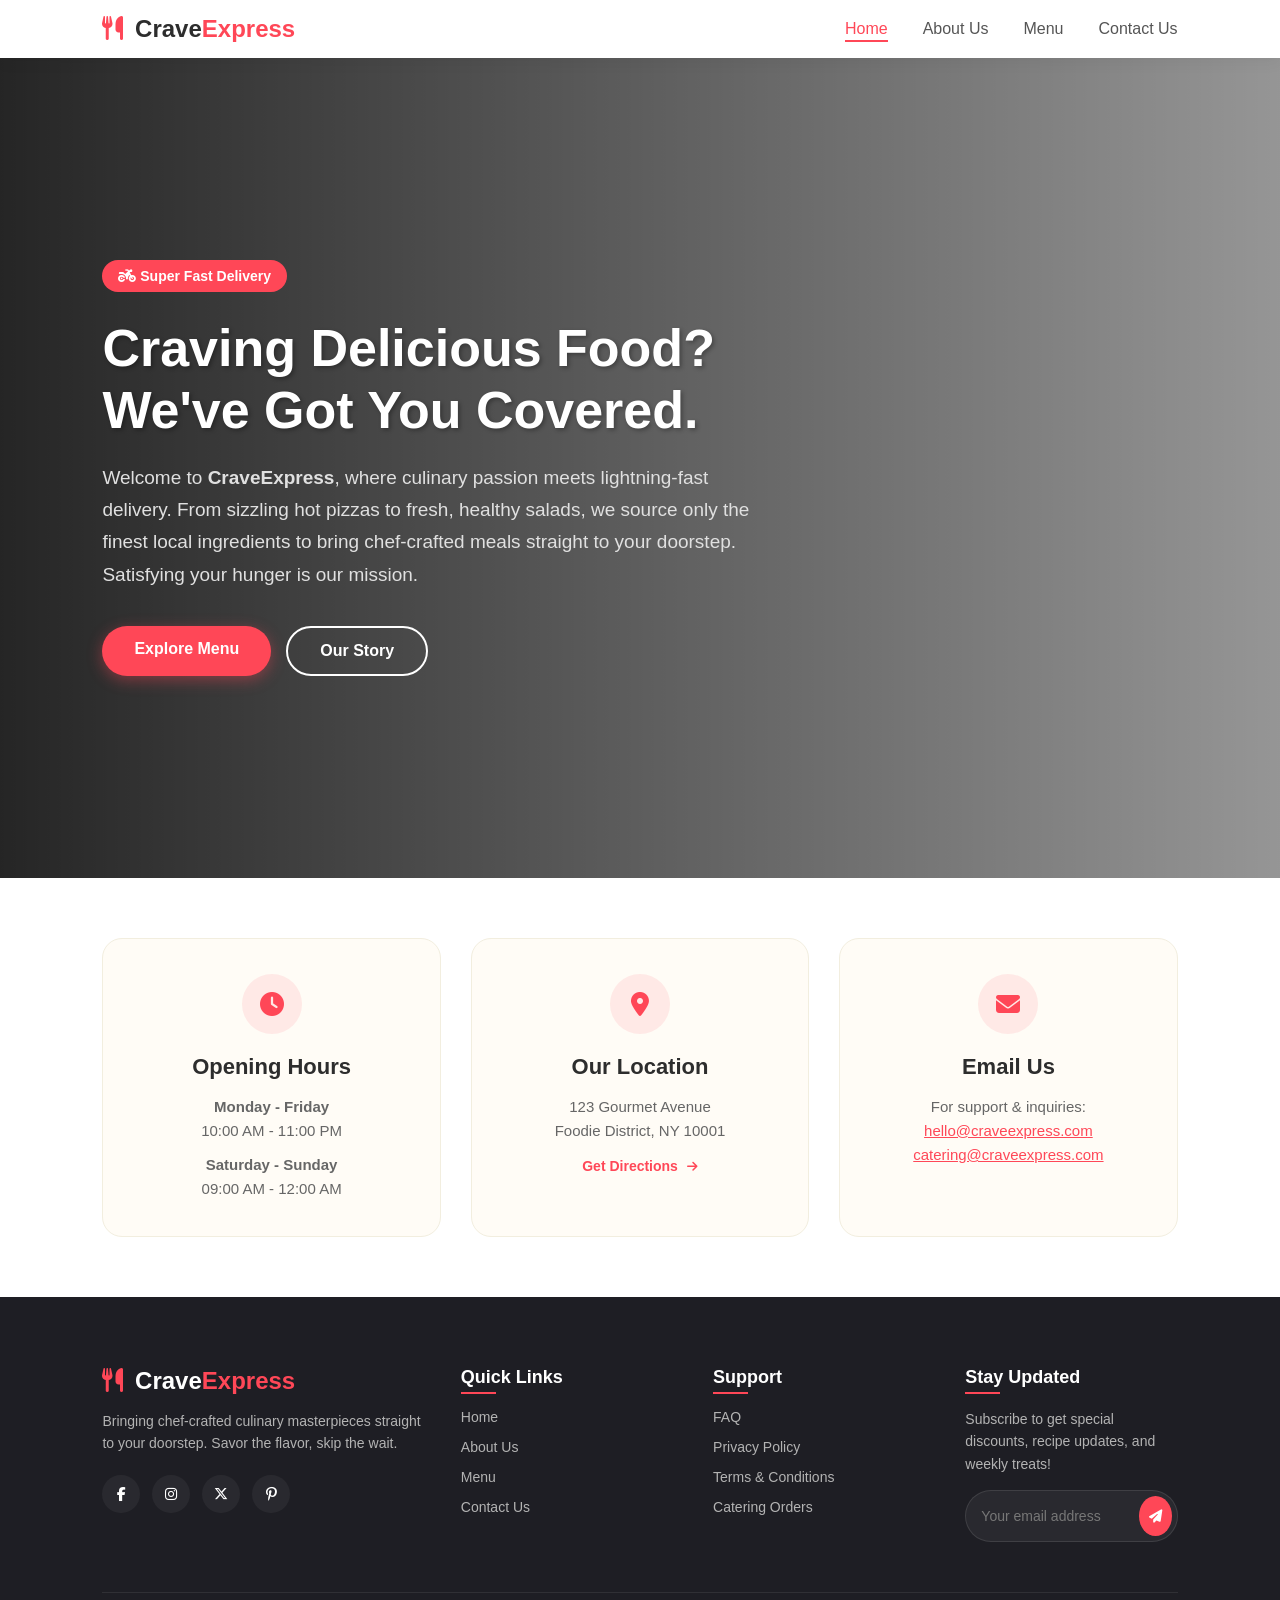
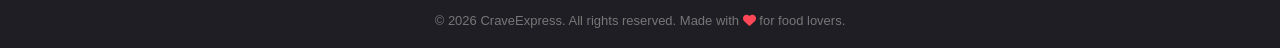
==== index.html @ 498b778a "code update" ====
<!DOCTYPE html>
<html lang="en">
<head>
    <meta charset="UTF-8">
    <meta name="viewport" content="width=device-width, initial-scale=1.0">
    <title>Food Delivery Navbar</title>
    <link rel="stylesheet" href="index.css">
    <!-- Font Awesome for Icons -->
    <link rel="stylesheet" href="https://cdnjs.cloudflare.com/ajax/libs/font-awesome/6.4.0/css/all.min.css">
</head>
<body>

    <nav class="navbar">
        <!-- Logo Section -->
        <div class="nav-logo">
            <a href="#home"><i class="fa-solid fa-utensils"></i> Crave<span>Express</span></a>
        </div>

        <!-- Toggle Button for Mobile Menu (Hidden on Desktop) -->
        <input type="checkbox" id="menu-toggle" class="menu-toggle">
        <label for="menu-toggle" class="hamburger">
            <span></span>
            <span></span>
            <span></span>
        </label>

        <!-- Navigation Links -->
        <ul class="nav-links">
            <li><a href="#home" class="active">Home</a></li>
            <li><a href="about.html">About Us</a></li>
            <li><a href="menu.html">Menu</a></li>
            <li><a href="#contact-us">Contact Us</a></li>
        </ul>
    </nav>
    <main id="home" class="hero-section">
        <div class="hero-overlay"></div> <!-- Dark overlay for text readability -->
        
        <div class="hero-container">
            <div class="hero-content">
                <span class="hero-badge"><i class="fa-solid fa-motorcycle"></i> Super Fast Delivery</span>
                <h1>Craving Delicious Food? We've Got You Covered.</h1>
                <p>
                    Welcome to <strong>CraveExpress</strong>, where culinary passion meets lightning-fast delivery. 
                    From sizzling hot pizzas to fresh, healthy salads, we source only the finest local ingredients 
                    to bring chef-crafted meals straight to your doorstep. Satisfying your hunger is our mission.
                </p>
                <div class="hero-buttons">
                    <a href="menu.html" class="btn-primary">Explore Menu</a>
                    <a href="about.html" class="btn-secondary">Our Story</a>
                </div>
            </div>
        </div>
    </main>
    <section class="info-section">
        <div class="info-container">
            
            <!-- Card 1: Opening Hours -->
            <div class="info-card">
                <div class="info-icon">
                    <i class="fa-solid fa-clock"></i>
                </div>
                <h3>Opening Hours</h3>
                <p class="info-highlight">Monday - Friday</p>
                <p>10:00 AM - 11:00 PM</p>
                <p class="info-highlight">Saturday - Sunday</p>
                <p>09:00 AM - 12:00 AM</p>
            </div>

            <!-- Card 2: Our Location -->
            <div class="info-card">
                <div class="info-icon">
                    <i class="fa-solid fa-location-dot"></i>
                </div>
                <h3>Our Location</h3>
                <p>123 Gourmet Avenue</p>
                <p>Foodie District, NY 10001</p>
                <a href="https://maps.google.com" target="_blank" class="info-link">Get Directions <i class="fa-solid fa-arrow-right"></i></a>
            </div>

            <!-- Card 3: Contact Email -->
            <div class="info-card">
                <div class="info-icon">
                    <i class="fa-solid fa-envelope"></i>
                </div>
                <h3>Email Us</h3>
                <p>For support & inquiries:</p>
                <p><a href="mailto:hello@craveexpress.com" class="email-text">hello@craveexpress.com</a></p>
                <p><a href="mailto:catering@craveexpress.com" class="email-text">catering@craveexpress.com</a></p>
            </div>

        </div>
    </section>
    <!-- Footer Section -->
    <footer class="main-footer">
        <div class="footer-container">
            
            <!-- Column 1: Brand & About -->
            <div class="footer-col brand-col">
                <a href="#home" class="footer-logo"><i class="fa-solid fa-utensils"></i> Crave<span>Express</span></a>
                <p class="footer-desc">
                    Bringing chef-crafted culinary masterpieces straight to your doorstep. Savor the flavor, skip the wait.
                </p>
                <div class="social-links">
                    <a href="#" aria-label="Facebook"><i class="fa-brands fa-facebook-f"></i></a>
                    <a href="#" aria-label="Instagram"><i class="fa-brands fa-instagram"></i></a>
                    <a href="#" aria-label="X / Twitter"><i class="fa-brands fa-x-twitter"></i></a>
                    <a href="#" aria-label="Pinterest"><i class="fa-brands fa-pinterest-p"></i></a>
                </div>
            </div>

            <!-- Column 2: Quick Links -->
            <div class="footer-col">
                <h4>Quick Links</h4>
                <ul class="footer-links">
                    <li><a href="#home">Home</a></li>
                    <li><a href="about.html">About Us</a></li>
                    <li><a href="menu.html">Menu</a></li>
                    <li><a href="#contact-us">Contact Us</a></li>
                </ul>
            </div>

            <!-- Column 3: Legal & Support -->
            <div class="footer-col">
                <h4>Support</h4>
                <ul class="footer-links">
                    <li><a href="#">FAQ</a></li>
                    <li><a href="#">Privacy Policy</a></li>
                    <li><a href="#">Terms & Conditions</a></li>
                    <li><a href="#">Catering Orders</a></li>
                </ul>
            </div>

            <!-- Column 4: Newsletter Subscription -->
            <div class="footer-col newsletter-col">
                <h4>Stay Updated</h4>
                <p>Subscribe to get special discounts, recipe updates, and weekly treats!</p>
                <form class="newsletter-form" onsubmit="event.preventDefault();">
                    <input type="email" placeholder="Your email address" required>
                    <button type="submit" class="btn-subscribe"><i class="fa-solid fa-paper-plane"></i></button>
                </form>
            </div>

        </div>

        <!-- Bottom Copyright Row -->
        <div class="footer-bottom">
            <p>&copy; 2026 CraveExpress. All rights reserved. Made with <i class="fa-solid fa-heart heart-icon"></i> for food lovers.</p>
        </div>
    </footer>
</body>
</html>
---- index.css ----
/* --- Reset & Base Styles --- */
* {
    margin: 0;
    padding: 0;
    box-sizing: border-box;
    font-family: 'Poppins', sans-serif;
    text-decoration: none;
    list-style: none;
}

body {
    background-color: #f9f9f9;
}

/* --- Navbar Containers --- */
.navbar {
    display: flex;
    justify-content: space-between;
    align-items: center;
    background-color: #ffffff;
    padding: 15px 8%;
    box-shadow: 0 4px 15px rgba(0, 0, 0, 0.05);
    position: sticky;
    top: 0;
    z-index: 1000;
}

/* --- Logo --- */
.nav-logo a {
    font-size: 24px;
    font-weight: 700;
    color: #2d2d2d;
}

.nav-logo i {
    color: #ff4757; /* Foody Red/Orange */
    margin-right: 5px;
}

.nav-logo span {
    color: #ff4757;
}

/* --- Navigation Links --- */
.nav-links {
    display: flex;
    gap: 35px;
}

.nav-links a {
    font-size: 16px;
    font-weight: 500;
    color: #555555;
    transition: color 0.3s ease;
    position: relative;
}

.nav-links a.active {
    color: #ff4757;
}

/* Hover underline effect */
.nav-links a::after {
    content: '';
    position: absolute;
    width: 0;
    height: 2px;
    bottom: -5px;
    left: 0;
    background-color: #ff4757;
    transition: width 0.3s ease;
}

.nav-links a.active::after {
    width: 100%;
}

/* --- CTA Button --- */
.btn-order {
    background-color: #ff4757;
    color: #ffffff;
    padding: 10px 22px;
    border-radius: 30px;
    font-weight: 600;
    transition: background 0.3s ease, transform 0.2s ease;
}

/* --- Mobile Menu Setup (Checkbox Hack) --- */
.menu-toggle {
    display: none;
}

.hamburger {
    display: none;
    cursor: pointer;
    flex-direction: column;
    gap: 5px;
}

.hamburger span {
    width: 28px;
    height: 3px;
    background-color: #2d2d2d;
    border-radius: 2px;
    transition: 0.3s ease;
}

/* --- Responsive Media Queries (Mobile & Tablets) --- */
@media (max-width: 992px) {
    .navbar {
        padding: 15px 5%;
    }
    
    .nav-links {
        gap: 20px;
    }
}

@media (max-width: 768px) {
    .hamburger {
        display: flex;
    }

    .nav-links {
        position: absolute;
        top: 100%;
        left: -100%;
        width: 100%;
        height: 60vh;
        background-color: #ffffff;
        flex-direction: column;
        align-items: center;
        justify-content: center;
        gap: 30px;
        box-shadow: 0 10px 15px rgba(0, 0, 0, 0.05);
        transition: left 0.4s ease;
    }

    /* When checkbox is checked, slide the menu in */
    .menu-toggle:checked ~ .nav-links {
        left: 0;
    }

    /* Hamburger to 'X' animation */
    .menu-toggle:checked ~ .hamburger span:nth-child(1) {
        transform: rotate(45deg) translate(6px, 6px);
    }
    
    .menu-toggle:checked ~ .hamburger span:nth-child(2) {
        opacity: 0;
    }
    
    .menu-toggle:checked ~ .hamburger span:nth-child(3) {
        transform: rotate(-45deg) translate(5px, -5px);
    }

    .nav-action {
        display: none; /* Hides the CTA on small screens to save space */
    }
}
/* --- Hero Section with Background Image --- */
.hero-section {
    position: relative;
    /* High-quality food image background */
    background-image: url('https://images.unsplash.com/photo-1504674900247-0877df9cc836?auto=format&fit=crop&w=1600&q=80');
    background-size: cover;
    background-position: center;
    background-repeat: no-repeat;
    background-attachment: fixed; /* Optional: creates a cool parallax scrolling effect */
    min-height: calc(100vh - 80px); 
    display: flex;
    align-items: center;
    padding: 0 8%;
}

/* --- Dark Overlay to make white text pop --- */
.hero-overlay {
    position: absolute;
    top: 0;
    left: 0;
    width: 100%;
    height: 100%;
    /* Gradients from a heavier dark shade on the left (under text) to lighter on the right */
    background: linear-gradient(90deg, rgba(0, 0, 0, 0.85) 0%, rgba(0, 0, 0, 0.4) 100%);
    z-index: 1;
}

/* --- Content Container --- */
.hero-container {
    position: relative;
    z-index: 2; /* Sits on top of the overlay */
    width: 100%;
    max-width: 1200px;
    margin: 0 auto;
}

.hero-content {
    max-width: 650px; /* Limits text width so it doesn't stretch across the screen */
}

/* --- Text Styles adapted for Dark Background --- */
.hero-badge {
    background-color: #ff4757;
    color: #ffffff;
    padding: 8px 16px;
    border-radius: 20px;
    font-size: 14px;
    font-weight: 600;
    display: inline-block;
    margin-bottom: 25px;
}

.hero-content h1 {
    font-size: 52px;
    color: #ffffff; /* Swapped to white */
    line-height: 1.2;
    margin-bottom: 20px;
    text-shadow: 2px 2px 4px rgba(0, 0, 0, 0.3); /* Gives text a slight shadow lift */
}

.hero-content p {
    font-size: 19px;
    color: #e0e0e0; /* Warm off-white */
    line-height: 1.7;
    margin-bottom: 35px;
}

/* --- Action Buttons --- */
.hero-buttons {
    display: flex;
    gap: 15px;
}

.btn-primary {
    background-color: #ff4757;
    color: #ffffff;
    padding: 14px 32px;
    border-radius: 30px;
    font-weight: 600;
    transition: all 0.3s ease;
    box-shadow: 0 4px 15px rgba(255, 71, 87, 0.4);
}

.btn-primary:hover {
    background-color: #e03d4f;
    transform: translateY(-2px);
}

.btn-secondary {
    background-color: transparent;
    color: #ffffff; /* Swapped to white */
    padding: 14px 32px;
    border-radius: 30px;
    font-weight: 600;
    border: 2px solid #ffffff;
    transition: all 0.3s ease;
}

.btn-secondary:hover {
    background-color: #ffffff;
    color: #2d2d2d;
    transform: translateY(-2px);
}

/* --- Responsive Layout for Mobile/Tablets --- */
@media (max-width: 768px) {
    .hero-section {
        padding: 0 5%;
    }

    .hero-overlay {
        /* Even darker solid-ish overlay for small screens to ensure text readability */
        background: rgba(0, 0, 0, 0.75); 
    }

    .hero-content {
        text-align: center;
        margin: 0 auto;
    }
    
    .hero-content h1 {
        font-size: 36px;
    }

    .hero-content p {
        font-size: 16px;
    }
    
    .hero-buttons {
        justify-content: center;
    }
}
/* --- Restaurant Information Section --- */
.info-section {
    background-color: #ffffff;
    padding: 60px 8%;
    position: relative;
    z-index: 10;
}

.info-container {
    display: flex;
    justify-content: space-between;
    align-items: stretch; /* Ensures all cards match in height */
    gap: 30px;
    max-width: 1200px;
    margin: 0 auto;
}

/* --- Individual Info Cards --- */
.info-card {
    flex: 1;
    background-color: #fffcf6; /* Matches the soft warm background theme */
    border: 1px solid #f2eedf;
    padding: 35px 25px;
    border-radius: 20px;
    text-align: center;
    transition: transform 0.3s ease, box-shadow 0.3s ease;
}

.info-card:hover {
    transform: translateY(-5px);
    box-shadow: 0 10px 25px rgba(255, 71, 87, 0.08);
    border-color: rgba(255, 71, 87, 0.2);
}

/* --- Icons --- */
.info-icon {
    width: 60px;
    height: 60px;
    background-color: rgba(255, 71, 87, 0.1);
    color: #ff4757;
    font-size: 24px;
    display: flex;
    align-items: center;
    justify-content: center;
    border-radius: 50%;
    margin: 0 auto 20px auto;
}

/* --- Text Typography --- */
.info-card h3 {
    font-size: 22px;
    color: #2d2d2d;
    margin-bottom: 15px;
    font-weight: 600;
}

.info-card p {
    font-size: 15px;
    color: #666666;
    line-height: 1.6;
}

.info-highlight {
    font-weight: 600;
    color: #2d2d2d;
    margin-top: 10px;
}

/* --- Interactive Links --- */
.info-link {
    display: inline-block;
    margin-top: 15px;
    color: #ff4757;
    font-weight: 600;
    font-size: 14px;
    transition: color 0.2s ease;
}

.info-link i {
    font-size: 12px;
    margin-left: 5px;
    transition: transform 0.2s ease;
}

.info-link:hover i {
    transform: translateX(3px);
}

.email-text {
    color: #ff4757;
    font-weight: 500;
    text-decoration: underline;
}

.email-text:hover {
    color: #e03d4f;
}

/* --- Responsive Adjustments --- */
@media (max-width: 992px) {
    .info-section {
        padding: 50px 5%;
    }
}

@media (max-width: 768px) {
    .info-container {
        flex-direction: column; /* Stack vertically on mobile devices */
        gap: 20px;
    }
    
    .info-card {
        padding: 30px 20px;
    }
}
/* --- Footer Styling --- */
.main-footer {
    background-color: #1e1e24; /* Premium dark background */
    color: #ffffff;
    padding: 70px 8% 20px 8%;
    font-family: 'Poppins', sans-serif;
}

.footer-container {
    display: flex;
    justify-content: space-between;
    gap: 40px;
    max-width: 1200px;
    margin: 0 auto;
}

.footer-col {
    flex: 1;
}

/* --- Brand Column --- */
.brand-col {
    flex: 1.5; /* Makes the logo column slightly wider */
}

.footer-logo {
    font-size: 24px;
    font-weight: 700;
    color: #ffffff;
    text-decoration: none;
    display: inline-block;
    margin-bottom: 15px;
}

.footer-logo i {
    color: #ff4757;
    margin-right: 5px;
}

.footer-logo span {
    color: #ff4757;
}

.footer-desc {
    color: #b3b3b3;
    font-size: 14px;
    line-height: 1.6;
    margin-bottom: 20px;
}

/* Social Media Icons */
.social-links {
    display: flex;
    gap: 12px;
}

.social-links a {
    width: 38px;
    height: 38px;
    background-color: rgba(255, 255, 255, 0.05);
    color: #ffffff;
    border-radius: 50%;
    display: flex;
    align-items: center;
    justify-content: center;
    transition: all 0.3s ease;
    font-size: 14px;
}

.social-links a:hover {
    background-color: #ff4757;
    transform: translateY(-3px);
}

/* --- Column Headers & Links --- */
.footer-col h4 {
    font-size: 18px;
    font-weight: 600;
    margin-bottom: 20px;
    position: relative;
}

/* Red accent bar under headers */
.footer-col h4::after {
    content: '';
    position: absolute;
    left: 0;
    bottom: -6px;
    width: 35px;
    height: 2px;
    background-color: #ff4757;
}

.footer-links li {
    margin-bottom: 12px;
}

.footer-links a {
    color: #b3b3b3;
    font-size: 14px;
    transition: all 0.3s ease;
    text-decoration: none;
}

.footer-links a:hover {
    color: #ff4757;
    padding-left: 5px; /* Tiny slide-out effect on hover */
}

/* --- Newsletter Input Bar --- */
.newsletter-col p {
    color: #b3b3b3;
    font-size: 14px;
    line-height: 1.6;
    margin-bottom: 15px;
}

.newsletter-form {
    display: flex;
    background-color: rgba(255, 255, 255, 0.05);
    border: 1px solid rgba(255, 255, 255, 0.1);
    border-radius: 30px;
    padding: 5px 5px 5px 15px;
}

.newsletter-form input {
    background: none;
    border: none;
    outline: none;
    color: #ffffff;
    font-size: 14px;
    width: 100%;
}

.newsletter-form input::placeholder {
    color: #777777;
}

.btn-subscribe {
    background-color: #ff4757;
    color: #ffffff;
    border: none;
    width: 40px;
    height: 40px;
    border-radius: 50%;
    cursor: pointer;
    display: flex;
    align-items: center;
    justify-content: center;
    transition: background 0.3s ease;
}

.btn-subscribe:hover {
    background-color: #e03d4f;
}

/* --- Copyright Bottom Row --- */
.footer-bottom {
    border-top: 1px solid rgba(255, 255, 255, 0.08);
    margin-top: 50px;
    padding-top: 20px;
    text-align: center;
}

.footer-bottom p {
    font-size: 13px;
    color: #777777;
}

.heart-icon {
    color: #ff4757;
    animation: pulse 1.5s infinite; /* Fun little beating heart effect */
    display: inline-block;
}

@keyframes pulse {
    0% { transform: scale(1); }
    50% { transform: scale(1.15); }
    100% { transform: scale(1); }
}

/* --- Responsive Layout for Smaller Screens --- */
@media (max-width: 992px) {
    .main-footer {
        padding: 50px 5% 20px 5%;
    }
}

@media (max-width: 768px) {
    .footer-container {
        flex-direction: column;
        gap: 35px;
    }
    
    .brand-col {
        margin-bottom: 10px;
    }
}
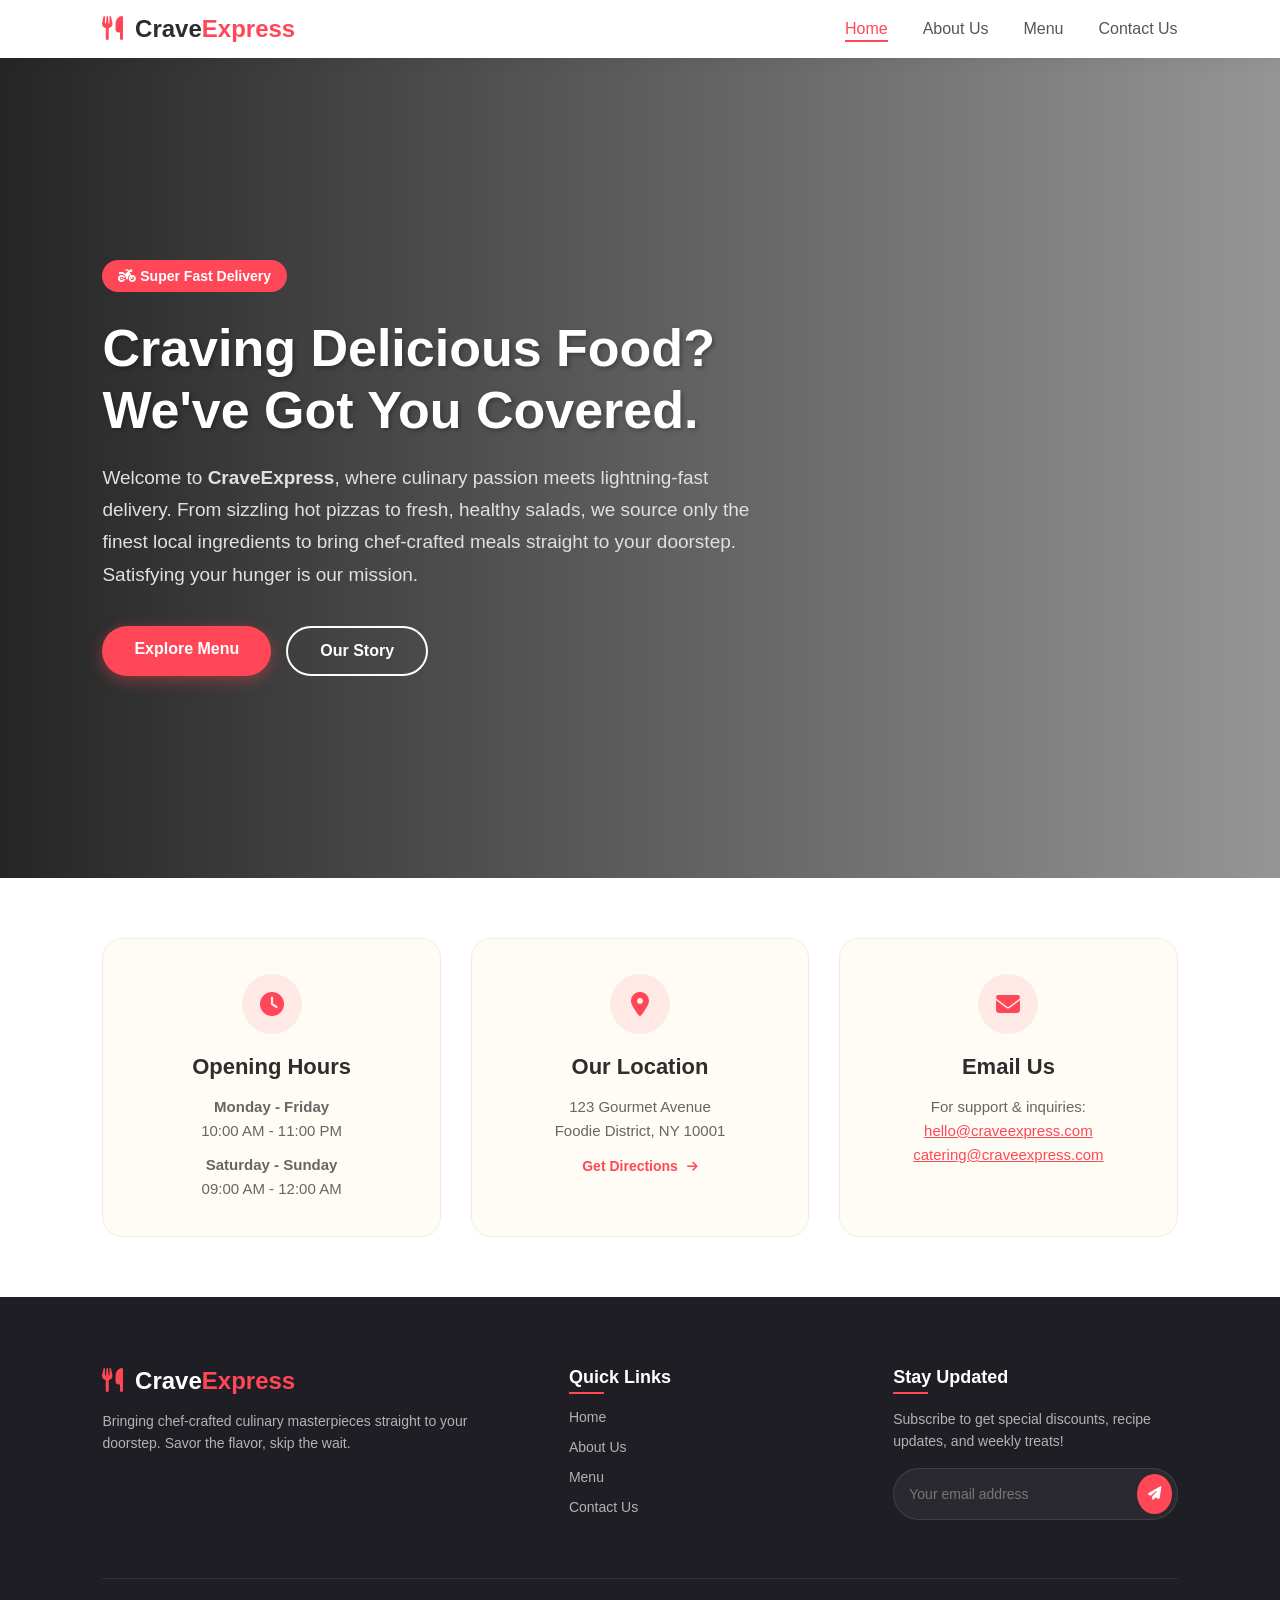
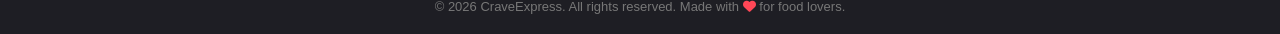
==== commit 6a335034: "Added contact page and updated files" ====
--- a/index.html
+++ b/index.html
@@ -5,36 +5,28 @@
     <meta name="viewport" content="width=device-width, initial-scale=1.0">
     <title>Food Delivery Navbar</title>
     <link rel="stylesheet" href="index.css">
-    <!-- Font Awesome for Icons -->
     <link rel="stylesheet" href="https://cdnjs.cloudflare.com/ajax/libs/font-awesome/6.4.0/css/all.min.css">
 </head>
 <body>
-
     <nav class="navbar">
-        <!-- Logo Section -->
         <div class="nav-logo">
             <a href="#home"><i class="fa-solid fa-utensils"></i> Crave<span>Express</span></a>
         </div>
-
-        <!-- Toggle Button for Mobile Menu (Hidden on Desktop) -->
         <input type="checkbox" id="menu-toggle" class="menu-toggle">
         <label for="menu-toggle" class="hamburger">
             <span></span>
             <span></span>
             <span></span>
         </label>
-
-        <!-- Navigation Links -->
         <ul class="nav-links">
             <li><a href="#home" class="active">Home</a></li>
             <li><a href="about.html">About Us</a></li>
             <li><a href="menu.html">Menu</a></li>
-            <li><a href="#contact-us">Contact Us</a></li>
+            <li><a href="contact.html">Contact Us</a></li>
         </ul>
     </nav>
     <main id="home" class="hero-section">
-        <div class="hero-overlay"></div> <!-- Dark overlay for text readability -->
-        
+        <div class="hero-overlay"></div>
         <div class="hero-container">
             <div class="hero-content">
                 <span class="hero-badge"><i class="fa-solid fa-motorcycle"></i> Super Fast Delivery</span>
@@ -53,8 +45,6 @@
     </main>
     <section class="info-section">
         <div class="info-container">
-            
-            <!-- Card 1: Opening Hours -->
             <div class="info-card">
                 <div class="info-icon">
                     <i class="fa-solid fa-clock"></i>
@@ -65,8 +55,6 @@
                 <p class="info-highlight">Saturday - Sunday</p>
                 <p>09:00 AM - 12:00 AM</p>
             </div>
-
-            <!-- Card 2: Our Location -->
             <div class="info-card">
                 <div class="info-icon">
                     <i class="fa-solid fa-location-dot"></i>
@@ -76,8 +64,6 @@
                 <p>Foodie District, NY 10001</p>
                 <a href="https://maps.google.com" target="_blank" class="info-link">Get Directions <i class="fa-solid fa-arrow-right"></i></a>
             </div>
-
-            <!-- Card 3: Contact Email -->
             <div class="info-card">
                 <div class="info-icon">
                     <i class="fa-solid fa-envelope"></i>
@@ -87,50 +73,26 @@
                 <p><a href="mailto:hello@craveexpress.com" class="email-text">hello@craveexpress.com</a></p>
                 <p><a href="mailto:catering@craveexpress.com" class="email-text">catering@craveexpress.com</a></p>
             </div>
-
+        </div>
         </div>
     </section>
-    <!-- Footer Section -->
     <footer class="main-footer">
         <div class="footer-container">
-            
-            <!-- Column 1: Brand & About -->
             <div class="footer-col brand-col">
                 <a href="#home" class="footer-logo"><i class="fa-solid fa-utensils"></i> Crave<span>Express</span></a>
                 <p class="footer-desc">
                     Bringing chef-crafted culinary masterpieces straight to your doorstep. Savor the flavor, skip the wait.
                 </p>
-                <div class="social-links">
-                    <a href="#" aria-label="Facebook"><i class="fa-brands fa-facebook-f"></i></a>
-                    <a href="#" aria-label="Instagram"><i class="fa-brands fa-instagram"></i></a>
-                    <a href="#" aria-label="X / Twitter"><i class="fa-brands fa-x-twitter"></i></a>
-                    <a href="#" aria-label="Pinterest"><i class="fa-brands fa-pinterest-p"></i></a>
-                </div>
             </div>
-
-            <!-- Column 2: Quick Links -->
             <div class="footer-col">
                 <h4>Quick Links</h4>
                 <ul class="footer-links">
                     <li><a href="#home">Home</a></li>
                     <li><a href="about.html">About Us</a></li>
                     <li><a href="menu.html">Menu</a></li>
-                    <li><a href="#contact-us">Contact Us</a></li>
+                    <li><a href="contact.html">Contact Us</a></li>
                 </ul>
             </div>
-
-            <!-- Column 3: Legal & Support -->
-            <div class="footer-col">
-                <h4>Support</h4>
-                <ul class="footer-links">
-                    <li><a href="#">FAQ</a></li>
-                    <li><a href="#">Privacy Policy</a></li>
-                    <li><a href="#">Terms & Conditions</a></li>
-                    <li><a href="#">Catering Orders</a></li>
-                </ul>
-            </div>
-
-            <!-- Column 4: Newsletter Subscription -->
             <div class="footer-col newsletter-col">
                 <h4>Stay Updated</h4>
                 <p>Subscribe to get special discounts, recipe updates, and weekly treats!</p>
@@ -139,10 +101,7 @@
                     <button type="submit" class="btn-subscribe"><i class="fa-solid fa-paper-plane"></i></button>
                 </form>
             </div>
-
         </div>
-
-        <!-- Bottom Copyright Row -->
         <div class="footer-bottom">
             <p>&copy; 2026 CraveExpress. All rights reserved. Made with <i class="fa-solid fa-heart heart-icon"></i> for food lovers.</p>
         </div>
--- a/index.css
+++ b/index.css
@@ -455,30 +455,6 @@
     margin-bottom: 20px;
 }
 
-/* Social Media Icons */
-.social-links {
-    display: flex;
-    gap: 12px;
-}
-
-.social-links a {
-    width: 38px;
-    height: 38px;
-    background-color: rgba(255, 255, 255, 0.05);
-    color: #ffffff;
-    border-radius: 50%;
-    display: flex;
-    align-items: center;
-    justify-content: center;
-    transition: all 0.3s ease;
-    font-size: 14px;
-}
-
-.social-links a:hover {
-    background-color: #ff4757;
-    transform: translateY(-3px);
-}
-
 /* --- Column Headers & Links --- */
 .footer-col h4 {
     font-size: 18px;
